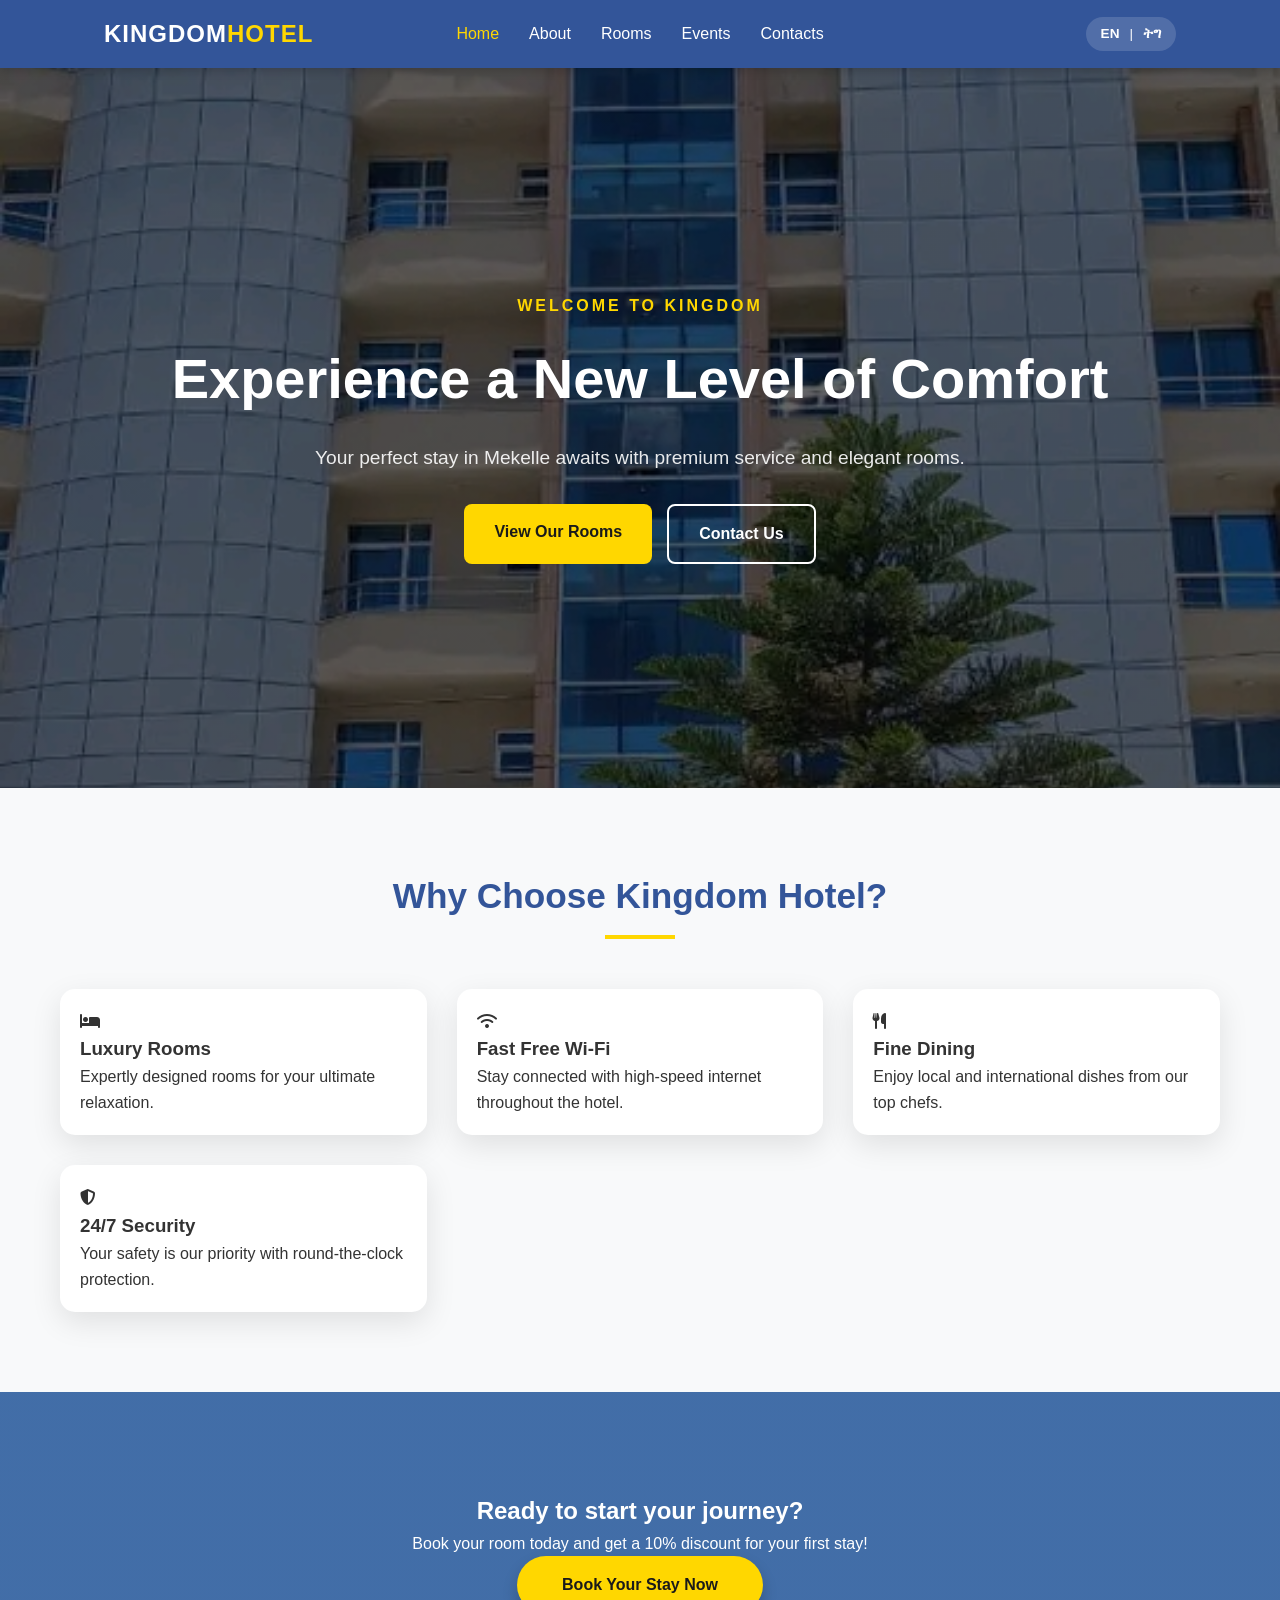
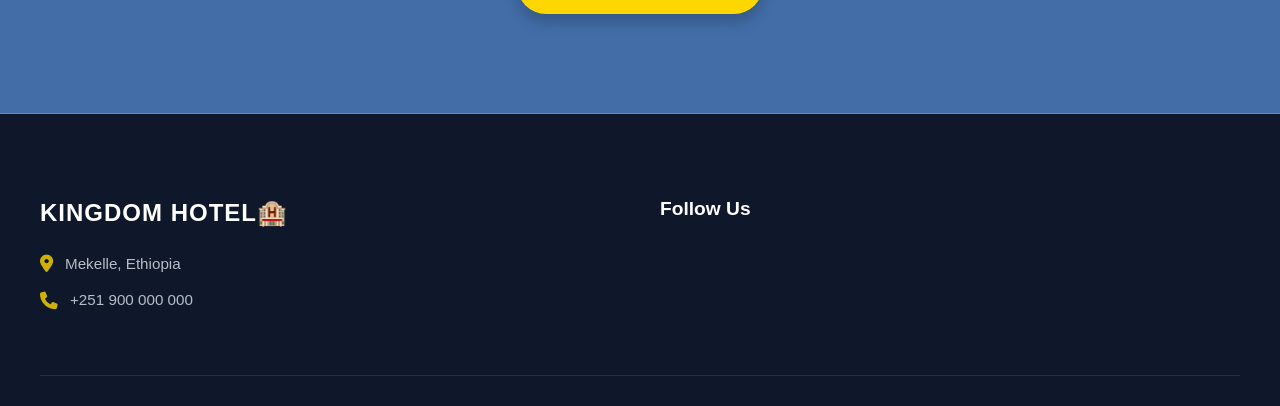
==== index.html @ 32bdd47c "Add files via upload" ====
<!DOCTYPE html>
<html lang="ti">
<head>
  <title>Kingdom Hotel - Welcome Home</title>
  <meta name="viewport" content="width=device-width, initial-scale=1.0">
  <link rel="stylesheet" href="https://cdnjs.cloudflare.com/ajax/libs/font-awesome/6.4.2/css/all.min.css">
  <link rel="stylesheet" href="style1.css">
</head>
<body>
<nav>
  <div class="nav-container">
    <div class="logo">KINGDOM<span>HOTEL</span></div>
   <div class="nav-links" id="navLinks">
     <a href="home.html" class="current"data-key="home">Home</a>
     <a href="about.html"data-key="about">About</a>
     <a href="rooms.html"data-key="rooms">Rooms</a>
     <a href="events.html"data-key="events">Events</a>
     <a href="contact.html"data-key="contact">Contacts</a>
    </div>
   <div class="lang-toggle">
     <a href="javascript:void(0)" onclick="changeLanguage('en')">EN</a> | 
     <a href="javascript:void(0)" onclick="changeLanguage('ti')">ትግ</a>
   </div>
      <div class="menu-icon" id="menuIcon" onclick="toggleMenu()">
        <span></span><span></span><span></span>
      </div>
    </div>
  </div>
</nav>
<section class="home-hero">
  <div class="hero-content">
<div class="hero-content">
    <span class="welcome-tag" data-key="welcome">Welcome to Kingdom</span>
    <h1 data-key="hero_title">Experience a New Level of Comfort</h1>
    <p data-key="hero_desc">Your perfect stay in Mekelle awaits with premium service and elegant rooms.</p>
    <div class="hero-btns">
      <a href="rooms.html" class="main-btn" data-key="view_rooms">View Our Rooms</a>
      <a href="contact.html" class="sub-btn" data-key="contact_us">Contact Us</a>
    </div>
  </div>
  </div>
</section>
<section class="features">
  <div class="container"> 
    <div class="section-title"> 
      <h2 data-key="features_title">Why Choose Kingdom Hotel?</h2>
      <div class="underline"></div>
    </div>
    
    <div class="features-grid">
      <div class="feature-card">
        <i class="fas fa-bed"></i>
        <h3 data-key="feat_1_title">Luxury Rooms</h3>
        <p data-key="feat_1_desc">Expertly designed rooms for your ultimate relaxation.</p>
      </div>

      <div class="feature-card">
        <i class="fas fa-wifi"></i>
        <h3 data-key="feat_2_title">Fast Free Wi-Fi</h3>
        <p data-key="feat_2_desc">Stay connected with high-speed internet throughout the hotel.</p>
      </div>
      <div class="feature-card">
        <i class="fas fa-utensils"></i>
        <h3 data-key="feat_3_title">Fine Dining</h3>
        <p data-key="feat_3_desc">Enjoy local and international dishes from our top chefs.</p>
      </div>

      <div class="feature-card">
        <i class="fas fa-shield-alt"></i>
        <h3 data-key="feat_4_title">24/7 Security</h3>
        <p data-key="feat_4_desc">Your safety is our priority with round-the-clock protection.</p>
      </div>
    </div>
  </div>
</section>
<section class="cta-section">
  <div class="container">
    <h2 data-key="cta_title">Ready to start your journey?</h2>
    <p data-key="cta_desc">Book your room today and get a 10% discount for your first stay!</p>
    <a href="rooms.html" class="cta-btn" data-key="cta_btn">Book Your Stay Now</a>
  </div>
</section>

<footer>
  <div class="footer-container">
    <div class="footer-info">
      <h3>KINGDOM HOTEL🏨</h3>
      <p><i class="fas fa-map-marker-alt"></i> <span data-key="footer_location">መቐለ፣ ኢትዮጵያ</span></p>
      <p><i class="fas fa-phone"></i> +251 900 000 000</p>
    </div>
    <div class="footer-social">
      <h4 data-key="follow_us">Follow Us</h4>
      </div>
  </div>
</footer>
<script>
function toggleMenu() {
  document.getElementById("navLinks").classList.toggle("active");
}
</script> 
<script src="script.js"></script> 
<script src="lang.js"></script>
</body>
</html>
---- style1.css ----
/* ============================================================
   1. GLOBAL VARIABLES & RESET
   ============================================================ */
:root {
  --primary: #359;
  --gold: #FFD700;
  --dark: #1a1a1a;
  --light: #f8f9fa;
  --shadow: 0 10px 30px rgba(0,0,0,0.1);
}

* { box-sizing: border-box; margin: 0; padding: 0; }

body {
  font-family: 'Segoe UI', Tahoma, Geneva, Verdana, sans-serif;
  background-color: var(--light);
  color: #333;
  line-height: 1.6;
  scroll-behavior: smooth;
}

/* ============================================================
   2. NAVBAR & NAVIGATION
   ============================================================ */
nav {
  background-color: var(--primary);
  padding: 15px 0;
  position: sticky;
  top: 0;
  z-index: 1000;
  box-shadow: 0 2px 10px rgba(0,0,0,0.2);
}

.nav-container {
  max-width: 1200px;
  margin: 0 auto;
  display: flex;
  justify-content: space-between;
  align-items: center;
  padding: 0 20px;
}

.logo { color: white; font-size: 24px; font-weight: 800; letter-spacing: 1px; }
.logo span { color: var(--gold); }

.nav-links { display: flex; align-items: center; }
.nav-links a {
  color: white;
  text-decoration: none;
  margin-left: 25px;
  font-weight: 500;
  transition: 0.3s;
}
.nav-links a:hover, .nav-links a.current { color: var(--gold); }

/* Language Switcher */
.lang-switch {
  margin-left: 25px;
  display: flex;
  align-items: center;
  gap: 5px;
  color: white;
}
.lang-switch span { cursor: pointer; opacity: 0.7; transition: 0.3s; font-size: 14px; }
.active-lang { opacity: 1 !important; color: var(--gold); font-weight: bold; border-bottom: 2px solid var(--gold); }

/* Hamburger Menu Icon (Desktop: Hidden) */
.menu-icon {
  display: none;
  flex-direction: column;
  gap: 5px;
  cursor: pointer;
  z-index: 1001;
}
.menu-icon span {
  display: block;
  width: 28px;
  height: 3px;
  background-color: white;
  transition: all 0.3s ease;
  border-radius: 2px;
}

/* ============================================================
   3. HERO SECTIONS
   ============================================================ */
.home-hero, .rooms-hero {
  height: 80vh;
  background-size: cover;
  background-position: center;
  background-attachment: fixed;
  display: flex;
  align-items: center;
  justify-content: center;
  text-align: center;
  color: white;
  padding: 0 20px;
}

.home-hero {
  background: linear-gradient(rgba(0,0,0,0.6), rgba(0,0,0,0.6)), 
              url('king.jpg');
              background-size: cover;      /* ነቲ ቦታ ምሉእ ብምሉእ ንክሽፍኖ */
  background-position: center; /* ኣብ ማእከል ንክኸውን */
  background-repeat: no-repeat; /* ከይድገም ዝዓግት እዚ እዩ */
  display: flex;
  align-items: center;
  justify-content: center;
  text-align: center;
  color: white;
  width: 100%;
}
.rooms-hero {
  height: 50vh;
  /* እቲ ስእሊ ከይተደጋገመ (mirror ንከይከውን) no-repeat ንጥቀመሉ */
  background: linear-gradient(rgba(0,0,0,0.5), rgba(0,0,0,0.5)), 
              url('Rooms.jpg');
  background-size: cover;      /* ነቲ ቦታ ምሉእ ብምሉእ ንክሽፍኖ */
  background-position: center; /* ኣብ ማእከል ንክኸውን */
  background-repeat: no-repeat; /* ከይድገም ዝዓግት እዚ እዩ */
  display: flex;
  align-items: center;
  justify-content: center;
  text-align: center;
  color: white;
  width: 100%;
}
.welcome-tag { color: var(--gold); text-transform: uppercase; font-weight: bold; letter-spacing: 3px; margin-bottom: 15px; display: block; }
.hero-content h1 { font-size: clamp(2rem, 5vw, 3.5rem); margin-bottom: 20px; }
.hero-content p { font-size: 1.2rem; margin-bottom: 30px; opacity: 0.9; max-width: 700px; margin-inline: auto; }

.hero-btns { display: flex; gap: 15px; justify-content: center; }
.main-btn, .sub-btn { padding: 15px 30px; border-radius: 8px; text-decoration: none; font-weight: bold; transition: 0.3s; }
.main-btn { background: var(--gold); color: var(--dark); }
.sub-btn { border: 2px solid white; color: white; }
.main-btn:hover { background: #e6c300; transform: translateY(-3px); }
.sub-btn:hover { background: white; color: var(--primary); }
/* ============================================================
   ABOUT SECTION ADJUSTMENTS
   ============================================================ */
.about-flex {
  display: flex;
  align-items: center;
  gap: 50px;
  flex-wrap: wrap; /* ኣብ ንእሽቶ ስክሪን ሓደ ኣብ ትሕቲ ሓደ ንክኸውን */
}

.about-image {
  flex: 1;
  min-width: 300px;
}

.about-image img {
  width: 100%;
  border-radius: 20px;
  box-shadow: var(--shadow);
  object-fit: cover;
  display: block;
}

.about-text {
  flex: 1.2;
  min-width: 300px;
}

.about-text p {
  margin-bottom: 20px;
  font-size: 1.1rem;
  color: #555;
}

/* Stats Styling */
.about-stats {
  display: flex;
  gap: 30px;
  margin-top: 35px;
  padding-top: 25px;
  border-top: 1px solid #eee;
}

.stat-item {
  text-align: center;
}

.stat-item h3 {
  color: var(--primary);
  font-size: 2.2rem;
  margin-bottom: 5px;
}

.stat-item p {
  font-size: 0.9rem;
  font-weight: bold;
  color: #777;
  margin-bottom: 0;
}

/* Media Query for Mobile */
@media (max-width: 768px) {
  .about-flex {
    gap: 30px;
    text-align: center;
  }
  
  .about-stats {
    justify-content: center;
    gap: 20px;
  }
  
  .stat-item h3 {
    font-size: 1.8rem;
  }
}

/* ============================================================
   4. SECTIONS, CONTAINERS & GRIDS
   ============================================================ */
.container { max-width: 1200px; margin: 80px auto; padding: 0 20px; }
.section-title { text-align: center; margin-bottom: 50px; }
.section-title h2 { font-size: 2.2rem; color: var(--primary); }
.underline { width: 70px; height: 4px; background: var(--gold); margin: 10px auto; }

/* Features & Rooms Grid */
.features-grid, .rooms-grid, .events-grid { 
  display: grid; 
  grid-template-columns: repeat(auto-fit, minmax(300px, 1fr)); 
  gap: 30px; 
}

.feature-card, .card, .event-card { 
  padding: 20px; 
  background: white; 
  border-radius: 15px; 
  box-shadow: var(--shadow); 
  transition: 0.3s; 
}
.card, .event-card { padding: 0; overflow: hidden; }
.card:hover, .feature-card:hover { transform: translateY(-10px); }

.card-img, .event-image { position: relative; height: 250px; }
.card-img img, .event-image img { width: 100%; height: 100%; object-fit: cover; }

.price-tag {
  position: absolute; top: 15px; right: 15px; background: var(--primary);
  color: white; padding: 8px 15px; border-radius: 20px; font-weight: bold;
}

.card-info, .event-info { padding: 25px; text-align: center; }
.book-btn {
  background: var(--gold); border: none; width: 100%; padding: 12px;
  border-radius: 8px; font-weight: bold; cursor: pointer; margin-top: 15px;
}

/* ============================================================
   5. CTA SECTION (Call to Action)
   ============================================================ */
.cta-section {
  padding: 100px 20px;
  background: linear-gradient(rgba(34, 85, 153, 0.85), rgba(34, 85, 153, 0.85)), 
              url('https://images.unsplash.com/photo-1551882547-ff40c63fe5fa?auto=format&fit=crop&w=1350&q=80');
  background-size: cover;
  background-position: center;
  text-align: center;
  color: white;
}

.cta-section .container {
  max-width: 800px;
  margin: 0 auto !important;
}

.cta-btn {
  display: inline-block;
  padding: 16px 45px;
  background-color: var(--gold);
  color: var(--dark) !important;
  text-decoration: none;
  font-weight: bold;
  border-radius: 50px;
  transition: 0.3s ease;
  box-shadow: 0 8px 15px rgba(0,0,0,0.2);
}
.cta-btn:hover { background-color: white; transform: translateY(-5px); }
   /* ============================================================
   7. MODAL & BOOKING FORM (ዝተመዓራረየ)
   ============================================================ */
.modal-overlay {
  display: none; 
  position: fixed; 
  top: 0; left: 0; 
  width: 100%; height: 100%;
  background: rgba(0,0,0,0.7); 
  z-index: 2000; 
  justify-content: center; 
  align-items: center;
  padding: 20px;
}

.modal-content {
  background: white; 
  width: 100%; 
  max-width: 450px; 
  border-radius: 20px; 
  padding: 30px;
  position: relative; 
  box-shadow: 0 15px 50px rgba(0,0,0,0.3);
  animation: slideIn 0.3s ease-out;
}

.modal-header {
  display: flex;
  justify-content: space-between;
  align-items: center;
  margin-bottom: 25px;
  border-bottom: 1px solid #eee;
  padding-bottom: 15px;
}

.modal-header h2 {
  font-size: 1.5rem;
  color: var(--dark);
}

.close-icon {
  cursor: pointer;
  font-size: 20px;
  color: #666;
  transition: 0.3s;
}

.close-icon:hover { color: red; }

/* Form Inputs */
.input-group {
  position: relative;
  margin-bottom: 18px;
}

.input-group i {
  position: absolute;
  left: 15px;
  top: 50%;
  transform: translateY(-50%);
  color: var(--primary);
  font-size: 18px;
}

.input-group input, 
.input-group select {
  width: 100%;
  padding: 12px 15px 12px 45px; /* ንኣይኮን ቦታ ይሓድግ */
  border: 1.5px solid #ddd;
  border-radius: 10px;
  font-size: 16px;
  outline: none;
  transition: 0.3s;
}

.input-group input:focus {
  border-color: var(--primary);
  box-shadow: 0 0 5px rgba(51, 85, 153, 0.2);
}

/* Payment Info Box */
.payment-info {
  background: #f8faff;
  padding: 20px;
  border-radius: 12px;
  margin: 20px 0;
  border-left: 5px solid var(--primary);
}

.payment-info h4 {
  margin-bottom: 10px;
  color: var(--dark);
}

.bank-details p {
  margin: 5px 0;
  font-size: 14px;
  display: flex;
  align-items: center;
  gap: 10px;
}

/* Buttons */
.modal-buttons {
  display: flex;
  gap: 10px;
  margin-top: 20px;
}

.confirm-btn {
  flex: 2;
  background: var(--primary);
  color: white;
  border: none;
  padding: 14px;
  border-radius: 8px;
  font-weight: bold;
  cursor: pointer;
  transition: 0.3s;
}

.cancel-btn {
  flex: 1;
  background: #f0f0f0;
  border: none;
  padding: 14px;
  border-radius: 8px;
  cursor: pointer;
  transition: 0.3s;
}

.confirm-btn:hover { background: #2a4477; }
.cancel-btn:hover { background: #e0e0e0; }

@keyframes slideIn {
  from { opacity: 0; transform: translateY(-20px); }
  to { opacity: 1; transform: translateY(0); }
}

/* ============================================================
   CONTACT PAGE STYLING
   ============================================================ */
.contact-wrapper {
  display: flex;
  flex-direction: column;
  gap: 50px;
}

/* Info Cards */
.contact-info-cards {
  display: grid;
  grid-template-columns: repeat(auto-fit, minmax(250px, 1fr));
  gap: 25px;
}

.info-card {
  background: white;
  padding: 30px;
  text-align: center;
  border-radius: 15px;
  box-shadow: var(--shadow);
  transition: 0.3s;
}

.info-card:hover { transform: translateY(-5px); }

.info-card i {
  font-size: 35px;
  color: var(--primary);
  margin-bottom: 15px;
}

/* Contact Flex (Form & Map) */
.contact-flex {
  display: flex;
  gap: 40px;
  flex-wrap: wrap;
}

.contact-form, .contact-map {
  flex: 1;
  min-width: 320px;
}

.contact-form {
  background: white;
  padding: 40px;
  border-radius: 20px;
  box-shadow: var(--shadow);
}

.contact-form h2 {
  margin-bottom: 25px;
  color: var(--primary);
}

/* Form Inputs Adjustment */
.contact-form input, 
.contact-form textarea {
  width: 100%;
  padding: 15px;
  margin-bottom: 15px;
  border: 1.5px solid #eee;
  border-radius: 10px;
  font-family: inherit;
  font-size: 16px;
  outline: none;
}

.contact-form input:focus, 
.contact-form textarea:focus {
  border-color: var(--primary);
}

/* Map Styling */
.contact-map iframe {
  box-shadow: var(--shadow);
}

/* Media Query for Mobile */
@media (max-width: 768px) {
  .contact-form { padding: 25px; }
  .contact-flex { gap: 20px; }
}

/* ============================================================
   7. FOOTER
   ============================================================ */
footer {
  background-color: #0f172a; /* ዝጸለመ ሰማያዊ ንዝያዳ ጽባቐ */
  color: #e2e8f0;
  padding: 80px 20px 30px;
  font-family: 'Inter', sans-serif;
}

.footer-container {
  max-width: 1200px;
  margin: 0 auto;
  display: grid;
  grid-template-columns: repeat(auto-fit, minmax(250px, 1fr));
  gap: 40px;
  border-bottom: 1px solid rgba(255, 255, 255, 0.1);
  padding-bottom: 50px;
}

.footer-info h3 {
  color: #fff;
  font-size: 1.5rem;
  margin-bottom: 20px;
  letter-spacing: 1px;
}

.footer-info p {
  margin: 12px 0;
  display: flex;
  align-items: center;
  gap: 12px;
  font-size: 0.95rem;
  opacity: 0.8;
}

.footer-info i {
  color: var(--gold); /* ነቲ ወርቃዊ ሕብሪ ንምድማቕ */
  font-size: 1.1rem;
}

.footer-social h4 {
  color: #fff;
  margin-bottom: 20px;
  font-size: 1.2rem;
}

.social-icons {
  display: flex;
  gap: 15px;
}

.social-icons a {
  width: 45px;
  height: 45px;
  background: rgba(255, 255, 255, 0.05);
  display: flex;
  align-items: center;
  justify-content: center;
  border-radius: 50%;
  color: #fff;
  font-size: 1.2rem;
  transition: all 0.3s ease;
  text-decoration: none;
}

/* Hover Effects ንነፍሲ ወከፍ ሶሻል ሜድያ */
.social-icons a:hover {
  transform: translateY(-5px);
  background: var(--gold);
  color: #000;
}

.footer-bottom {
  text-align: center;
  padding-top: 30px;
  font-size: 0.85rem;
  opacity: 0.5;
  letter-spacing: 0.5px;
}
/* ============================================================
   8. RESPONSIVENESS & NAVIGATION CONTROL
   ============================================================ */

/* --- Desktop Styles (769px and up) --- */
@media (min-width: 769px) {
  .nav-container {
    display: flex;
    justify-content: space-between;
    align-items: center;
    position: relative;
    padding: 0 5%;
  }

  /* ሊንክታት ልክዕ ኣብ ማእከል ንክኾኑ */
  .nav-links {
    display: flex !important;
    position: absolute;
    left: 50%;
    transform: translateX(-50%);
    gap: 30px;
  }

  .nav-links a {
    margin-left: 0; /* ነቲ ናይ ቀደም 25px margin የወግዶ */
  }

  .nav-right {
    display: flex;
    align-items: center;
  }

  .lang-toggle {
    display: flex;
    gap: 10px;
    background: rgba(255, 255, 255, 0.15);
    padding: 6px 15px;
    border-radius: 25px;
    font-size: 0.85rem;
    color: white;
  }

  .lang-toggle a {
    color: white;
    text-decoration: none;
    font-weight: 600;
  }

  .menu-icon {
    display: none; /* ኣብ Desktop ይጠፍእ */
  }
}

/* --- Mobile Styles (768px and below) --- */
@media (max-width: 768px) {
  .nav-container {
    display: flex;
    justify-content: space-between;
    padding: 0 20px;
  }

  .nav-right {
    display: flex;
    align-items: center;
    gap: 15px;
  }

  .lang-toggle {
    font-size: 0.8rem;
    padding: 4px 10px;
    background: white;
    color: var(--primary);
    border-radius: 15px;
    white-space: nowrap;
  }

  .lang-toggle a {
    color: var(--primary);
    text-decoration: none;
    font-weight: bold;
  }

  .menu-icon {
    display: flex;
    flex-direction: column;
    gap: 5px;
  }

  .nav-links {
    display: none;
    position: absolute;
    top: 100%;
    left: 0;
    width: 100%;
    background: var(--primary);
    flex-direction: column;
    padding: 40px 0;
    text-align: center;
    box-shadow: 0 15px 30px rgba(0,0,0,0.4);
    z-index: 1000;
  }

  .nav-links.active {
    display: flex;
    animation: slideIn 0.3s ease-out;
  }

  .nav-links a {
    margin: 15px 0;
    font-size: 1.3rem;
    display: block;
  }

  /* Footer Adjustment for Mobile */
  footer {
    padding: 50px 20px 20px;
    text-align: center;
  }
  
  .footer-info p, .social-icons {
    justify-content: center;
  }
}

/* ============================================================
   9. ANIMATIONS
   ============================================================ */
@keyframes slideIn {
  from { opacity: 0; transform: translateY(-30px); }
  to { opacity: 1; transform: translateY(0); }
}
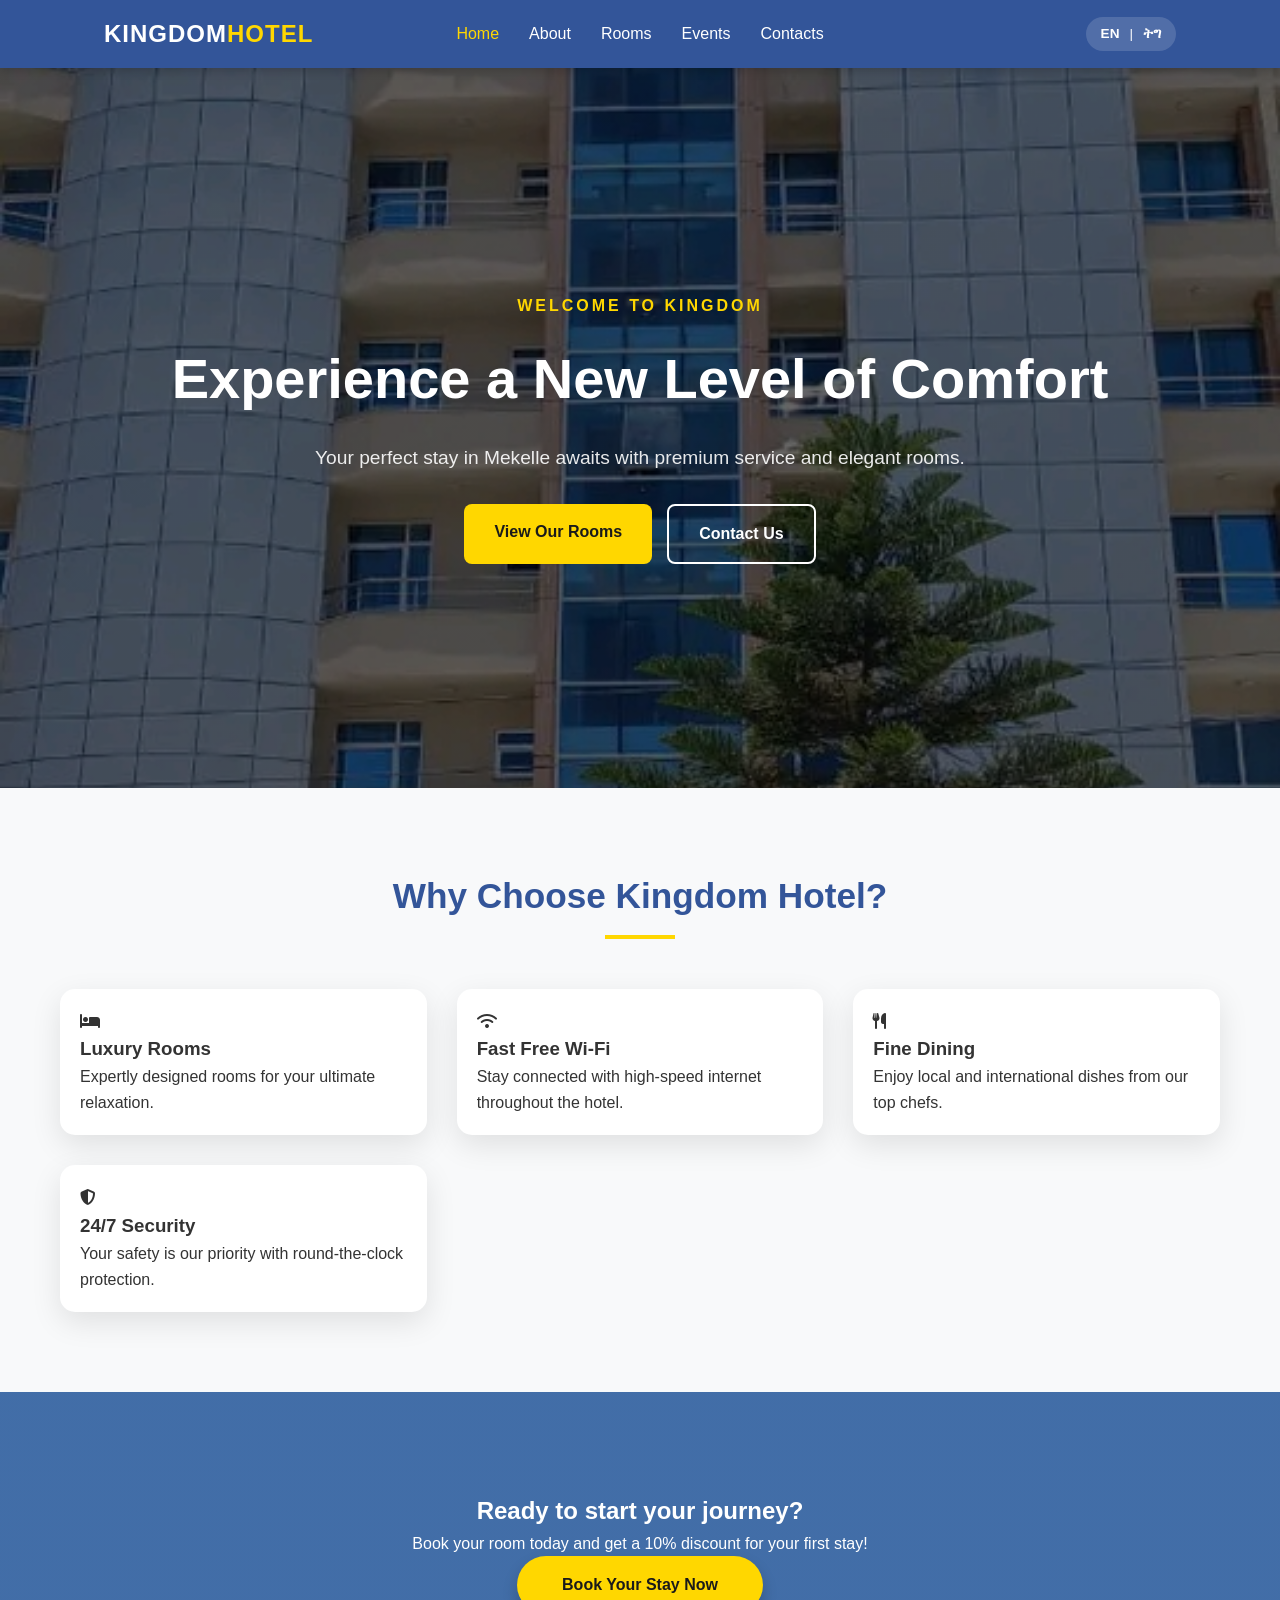
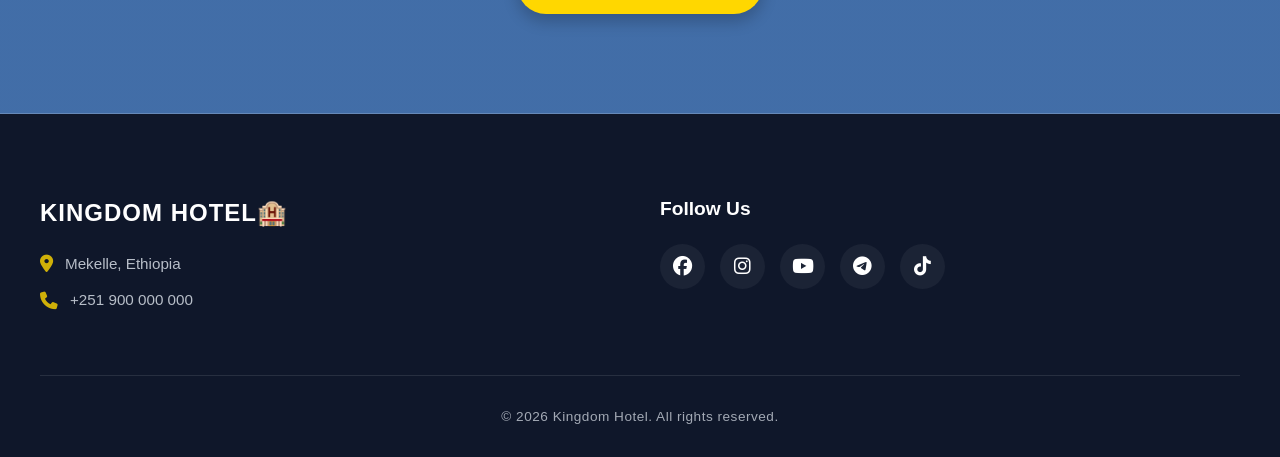
==== commit 598951b8: "Add files via upload" ====
--- a/index.html
+++ b/index.html
@@ -11,7 +11,7 @@
   <div class="nav-container">
     <div class="logo">KINGDOM<span>HOTEL</span></div>
    <div class="nav-links" id="navLinks">
-     <a href="home.html" class="current"data-key="home">Home</a>
+     <a href="index.html" class="current"data-key="home">Home</a>
      <a href="about.html"data-key="about">About</a>
      <a href="rooms.html"data-key="rooms">Rooms</a>
      <a href="events.html"data-key="events">Events</a>
@@ -90,9 +90,20 @@
     </div>
     <div class="footer-social">
       <h4 data-key="follow_us">Follow Us</h4>
+      <div class="social-icons">
+        <a href="#"><i class="fab fa-facebook"></i></a>
+        <a href="#"><i class="fab fa-instagram"></i></a>
+        <a href="#"><i class="fab fa-youtube"></i></a>
+        <a href="#"><i class="fab fa-telegram"></i></a>
+        <a href="#"><i class="fab fa-tiktok"></i></a>
       </div>
+    </div>
+  </div>
+  <div class="footer-bottom">
+    &copy; 2026 Kingdom Hotel. All rights reserved.
   </div>
 </footer>
+
 <script>
 function toggleMenu() {
   document.getElementById("navLinks").classList.toggle("active");
--- a/style1.css
+++ b/style1.css
@@ -583,7 +583,7 @@
   text-align: center;
   padding-top: 30px;
   font-size: 0.85rem;
-  opacity: 0.5;
+  opacity: 0.7;
   letter-spacing: 0.5px;
 }
 /* ============================================================
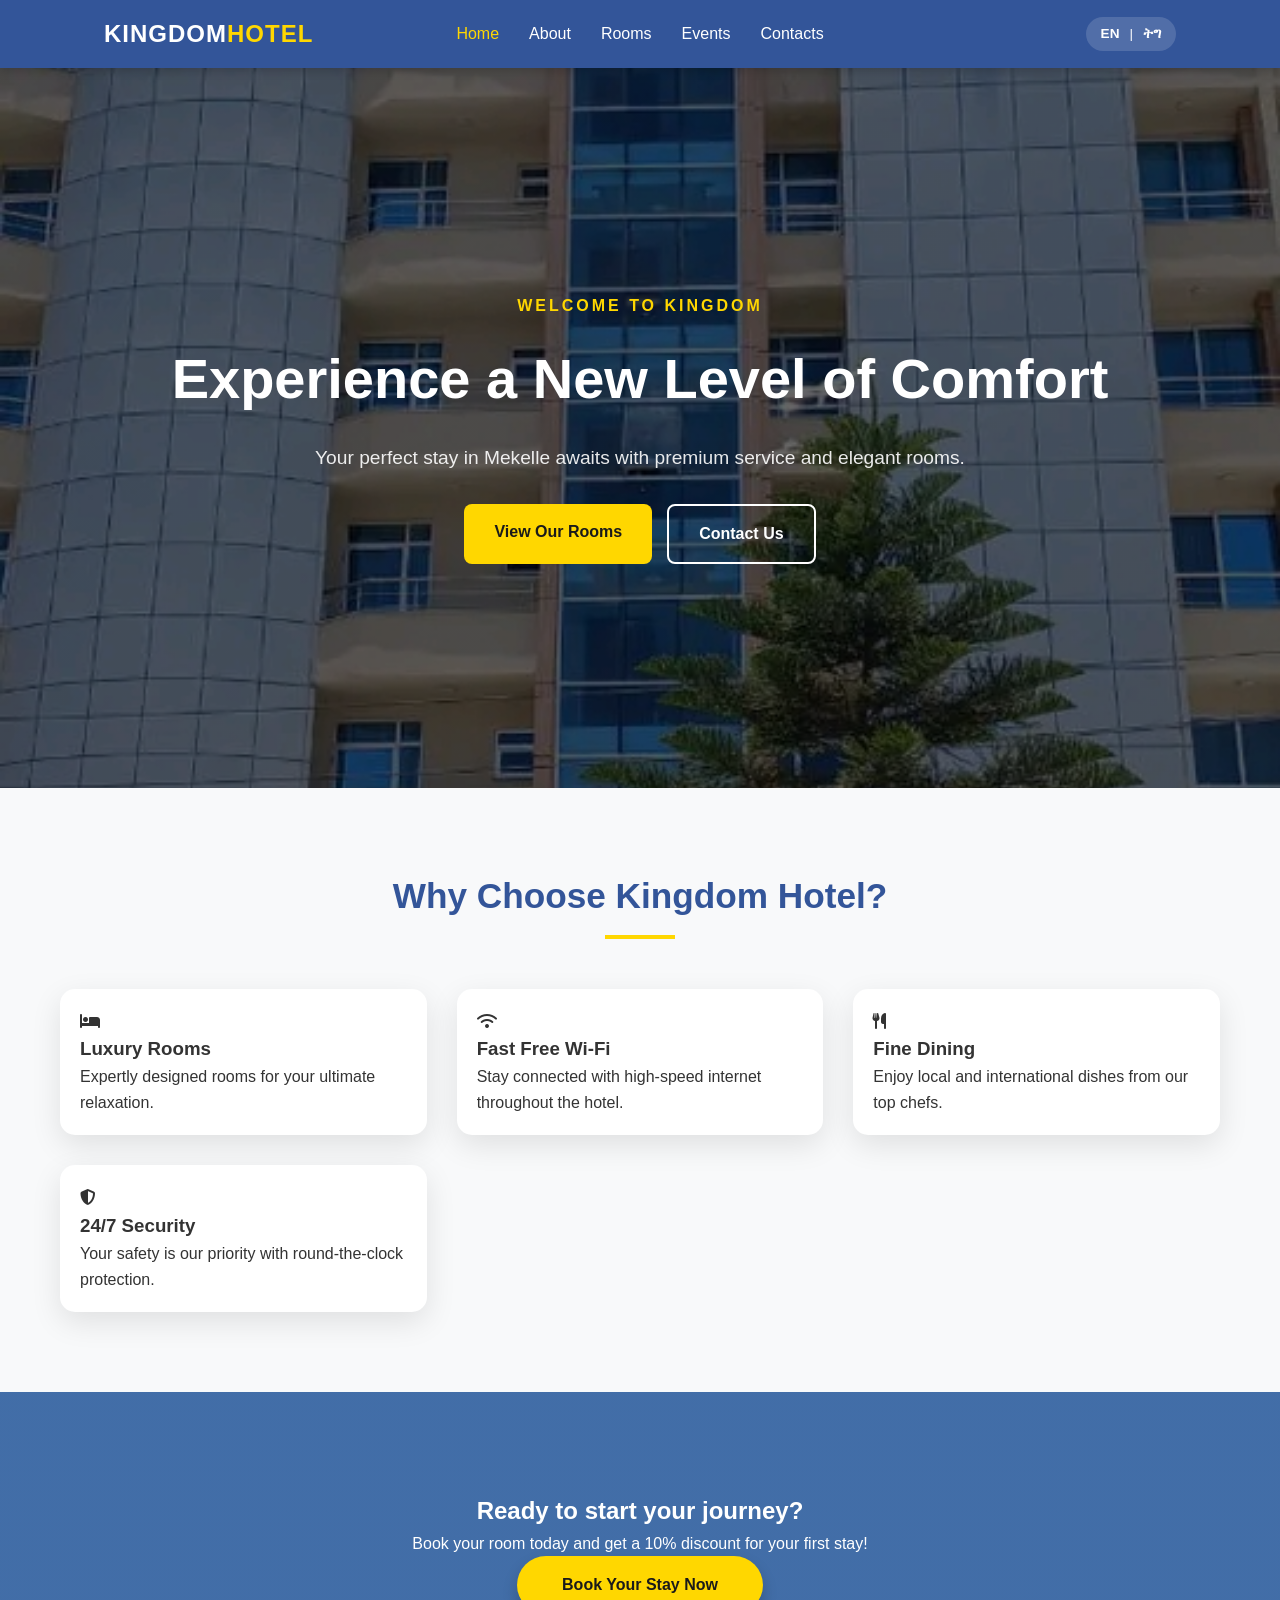
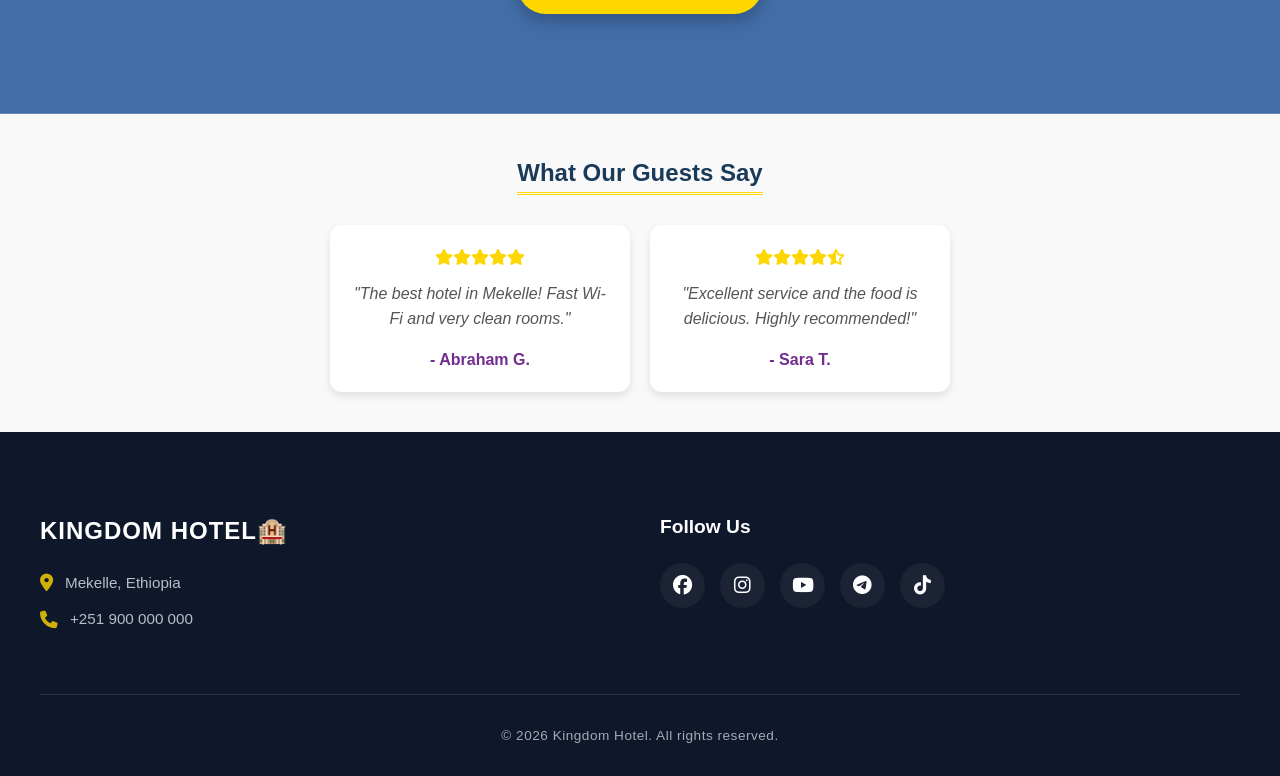
==== commit c6ba2b94: "Add files via upload" ====
--- a/index.html
+++ b/index.html
@@ -80,6 +80,27 @@
     <a href="rooms.html" class="cta-btn" data-key="cta_btn">Book Your Stay Now</a>
   </div>
 </section>
+<section class="reviews-section" style="padding: 40px 20px; background-color: #f9f9f9; text-align: center;">
+    <h2 data-key="reviews_title" style="color: #1a3a5a; margin-bottom: 30px; border-bottom: 3px double gold; display: inline-block;">What Our Guests Say</h2>
+    
+    <div class="reviews-container" style="display: flex; flex-wrap: wrap; justify-content: center; gap: 20px;">
+        <div class="review-card" style="background: white; padding: 20px; border-radius: 12px; box-shadow: 0 4px 8px rgba(0,0,0,0.1); max-width: 300px;">
+            <div class="stars" style="color: gold; margin-bottom: 10px;">
+                <i class="fas fa-star"></i><i class="fas fa-star"></i><i class="fas fa-star"></i><i class="fas fa-star"></i><i class="fas fa-star"></i>
+            </div>
+            <p style="font-style: italic; color: #555;" data-key="rev_1_text">"The best hotel in Mekelle! Fast Wi-Fi and very clean rooms."</p>
+            <h4 style="margin-top: 15px; color: #702d8e;">- Abraham G.</h4>
+        </div>
+
+        <div class="review-card" style="background: white; padding: 20px; border-radius: 12px; box-shadow: 0 4px 8px rgba(0,0,0,0.1); max-width: 300px;">
+            <div class="stars" style="color: gold; margin-bottom: 10px;">
+                <i class="fas fa-star"></i><i class="fas fa-star"></i><i class="fas fa-star"></i><i class="fas fa-star"></i><i class="fas fa-star-half-alt"></i>
+            </div>
+            <p style="font-style: italic; color: #555;" data-key="rev_2_text">"Excellent service and the food is delicious. Highly recommended!"</p>
+            <h4 style="margin-top: 15px; color: #702d8e;">- Sara T.</h4>
+        </div>
+    </div>
+</section>
 
 <footer>
   <div class="footer-container">
--- a/style1.css
+++ b/style1.css
@@ -281,29 +281,35 @@
   box-shadow: 0 8px 15px rgba(0,0,0,0.2);
 }
 .cta-btn:hover { background-color: white; transform: translateY(-5px); }
-   /* ============================================================
-   7. MODAL & BOOKING FORM (ዝተመዓራረየ)
-   ============================================================ */
+ /* ============================================================
+   7. MODAL & BOOKING FORM (Refined)
+   ============================================================ */
+
+/* 1. Overlay - ዳሕረባይታ */
 .modal-overlay {
   display: none; 
   position: fixed; 
   top: 0; left: 0; 
   width: 100%; height: 100%;
-  background: rgba(0,0,0,0.7); 
+  background: rgba(0, 0, 0, 0.75); 
   z-index: 2000; 
   justify-content: center; 
   align-items: center;
-  padding: 20px;
-}
-
+  padding: 15px;
+  backdrop-filter: blur(3px); /* ንዳሕረባይታ ቁሩብ ብለር ይገብሮ */
+}
+
+/* 2. Main Box - ቀንዲ ሳንዱቕ */
 .modal-content {
-  background: white; 
+  background: #ffffff; 
   width: 100%; 
-  max-width: 450px; 
-  border-radius: 20px; 
-  padding: 30px;
+  max-width: 480px; 
+  border-radius: 15px; 
+  padding: 25px;
   position: relative; 
-  box-shadow: 0 15px 50px rgba(0,0,0,0.3);
+  box-shadow: 0 20px 40px rgba(0,0,0,0.4);
+  max-height: 95vh;
+  overflow-y: auto;
   animation: slideIn 0.3s ease-out;
 }
 
@@ -311,88 +317,135 @@
   display: flex;
   justify-content: space-between;
   align-items: center;
-  margin-bottom: 25px;
-  border-bottom: 1px solid #eee;
-  padding-bottom: 15px;
+  margin-bottom: 20px;
+  border-bottom: 2px solid gold;
+  padding-bottom: 12px;
 }
 
 .modal-header h2 {
-  font-size: 1.5rem;
-  color: var(--dark);
-}
-
-.close-icon {
-  cursor: pointer;
-  font-size: 20px;
-  color: #666;
-  transition: 0.3s;
-}
-
-.close-icon:hover { color: red; }
-
-/* Form Inputs */
+  font-size: 1.4rem;
+  color: #359;
+  margin: 0;
+}
+
+/* 3. Input Groups - ናይ ጽሑፍ መእተዊ */
 .input-group {
+  margin-bottom: 15px;
   position: relative;
-  margin-bottom: 18px;
+}
+
+.input-group label {
+  display: block;
+  font-size: 0.85rem;
+  color: #359;
+  margin-bottom: 6px;
+  font-weight: 600;
 }
 
 .input-group i {
   position: absolute;
-  left: 15px;
-  top: 50%;
-  transform: translateY(-50%);
-  color: var(--primary);
-  font-size: 18px;
-}
-
-.input-group input, 
-.input-group select {
+  left: 12px;
+  top: 38px; 
+  color: #359; /*bule*/
+  font-size: 0.9rem;
+}
+
+.input-group input {
   width: 100%;
-  padding: 12px 15px 12px 45px; /* ንኣይኮን ቦታ ይሓድግ */
-  border: 1.5px solid #ddd;
-  border-radius: 10px;
-  font-size: 16px;
+  padding: 12px 12px 12px 38px;
+  border: 1px solid #1268;
+  border-radius: 8px;
+  font-size: 14px;
+  transition: border 0.3s;
+}
+
+.input-group input:focus {
+  border-color: #d4af37;
   outline: none;
+}
+
+/* Date Row */
+.date-row {
+  display: flex;
+  gap: 12px;
+}
+
+/* 4. Availability Check Section - ትርፊ ክፍሊ መረጋገጺ */
+.check-btn {
+  background-color: #359;
+  color: #fff;
+  border:1px solid #d4af37;
+  padding: 12px;
+  border-radius: 8px;
+  cursor: pointer;
+  font-weight: 700;
+  width: 100%;
+  margin: 10px 0;
   transition: 0.3s;
-}
-
-.input-group input:focus {
-  border-color: var(--primary);
-  box-shadow: 0 0 5px rgba(51, 85, 153, 0.2);
-}
-
-/* Payment Info Box */
+  display: flex;
+  justify-content: center;
+  align-items: center;
+  gap: 10px;
+}
+
+.check-btn:hover {
+  background-color:gold;
+  color:black;
+}
+
+#availabilityStatus {
+  font-size: 0.85rem;
+  font-weight: 600;
+  margin-bottom: 10px;
+  text-align: center;
+  padding: 8px;
+  border-radius: 6px;
+  min-height: 20px;
+    color: #ff4d4d; /* ንጹር ዝኾነ ቀይሕ ሕብሪ */
+    font-weight: bold;
+    margin-top: 10px;
+
+}
+
+/* 5. Payment Section - ክፍሊት መረዳእታ */
+/* ናይ CBE Purple Theme ንምግባር */
 .payment-info {
-  background: #f8faff;
-  padding: 20px;
-  border-radius: 12px;
-  margin: 20px 0;
-  border-left: 5px solid var(--primary);
+    background-color: #fcfaff;   /* ፈካሲ ፑርፕል ድሕረ-ባይታ */
+    border-left: 5px solid #702d8e; /* እታ ወሰን ናይ CBE ሕብሪ */
+    padding: 15px;
+    border-radius: 8px;
+    margin-top: 15px;
 }
 
 .payment-info h4 {
-  margin-bottom: 10px;
-  color: var(--dark);
-}
-
-.bank-details p {
-  margin: 5px 0;
-  font-size: 14px;
-  display: flex;
-  align-items: center;
-  gap: 10px;
-}
-
-/* Buttons */
+    color: #359; /* እቲ ኣርእስቲ ብፑርፕል */
+    display: flex;
+    align-items: center;
+    gap: 8px;
+   margin-bottom: 15px;
+    display: inline-block; /* እቲ መስመር ልክዕ ከም መጠን እቲ ጽሑፍ ንክኸውን */
+    border-bottom: 3px double #359; /* 'double' ባዕሉ ክልተ መስመር ይገብሮ */
+    padding-bottom: 5px; /* ኣብ መንጎ ጽሑፍን መስመርን ዘሎ ጋግ */
+    margin-bottom: 15px;
+}
+
+}
+
+.payment-info p {
+    font-weight: bold;
+    color: #333;
+}
+
+/* 6. Action Buttons - ናይ መወዳእታ ቁልፍታት */
 .modal-buttons {
   display: flex;
-  gap: 10px;
+  gap: 12px;
   margin-top: 20px;
 }
 
 .confirm-btn {
   flex: 2;
-  background: var(--primary);
+  background: #359; /* ብርቱዕ ሰማያዊ */
   color: white;
   border: none;
   padding: 14px;
@@ -400,24 +453,56 @@
   font-weight: bold;
   cursor: pointer;
   transition: 0.3s;
+  display: flex;
+  justify-content: center;
+  align-items: center;
+}
+
+.confirm-btn:hover:not(:disabled) {
+  background: #2a4477;
+}
+
+.confirm-btn:disabled {
+  background-color: #ccc;
+  cursor: not-allowed;
+  opacity: 0.7;
 }
 
 .cancel-btn {
   flex: 1;
   background: #f0f0f0;
+  color: #555;
   border: none;
   padding: 14px;
   border-radius: 8px;
+  font-weight: bold;
   cursor: pointer;
   transition: 0.3s;
 }
 
-.confirm-btn:hover { background: #2a4477; }
-.cancel-btn:hover { background: #e0e0e0; }
-
-@keyframes slideIn {
-  from { opacity: 0; transform: translateY(-20px); }
-  to { opacity: 1; transform: translateY(0); }
+.cancel-btn:hover {
+  background: #e0e0e0;
+}
+
+/* 7. Loading Spinner */
+.loader {
+  border: 3px solid #f3f3f3;
+  border-top: 3px solid #d4af37;
+  border-radius: 50%;
+  width: 18px;
+  height: 18px;
+  animation: spin 1s linear infinite;
+  display: inline-block;
+  margin-left: 10px;
+}
+
+@keyframes spin { 0% { transform: rotate(0deg); } 100% { transform: rotate(360deg); } }
+@keyframes slideIn { from { transform: translateY(-30px); opacity: 0; } to { transform: translateY(0); opacity: 1; } }
+
+/* Mobile Responsiveness */
+@media (max-width: 480px) {
+  .date-row { flex-direction: column; gap: 0; }
+  .modal-content { padding: 20px; }
 }
 
 /* ============================================================
@@ -709,6 +794,134 @@
     justify-content: center;
   }
 }
+/* Loading Spinner Style */
+.loader {
+  width: 18px;
+  height: 18px;
+  border: 3px solid #FFF;
+  border-bottom-color: transparent;
+  border-radius: 50%;
+  display: inline-block;
+  box-sizing: border-box;
+  animation: rotation 1s linear infinite;
+  margin-left: 10px;
+  vertical-align: middle;
+}
+
+@keyframes rotation {
+  0% { transform: rotate(0deg); }
+  100% { transform: rotate(360deg); }
+}
+
+/* በትል ክጥወቕ ከሎ ዝህልዎ ምርኢት */
+.confirm-btn:disabled {
+  background-color: #b59a30 !important;
+  cursor: not-allowed;
+  opacity: 0.8;
+}
+.success-icon {
+  animation: popIn 0.5s cubic-bezier(0.26, 0.53, 0.74, 1.48);
+}
+
+@keyframes popIn {
+  0% { transform: scale(0); opacity: 0; }
+  100% { transform: scale(1); opacity: 1; }
+}
+/* ==============================================
+   MOBILE NAVIGATION 
+   ============================================== */
+
+/* 1. Hamburger Icon - እታ መኽፈቲት ምልክት */
+.menu-icon {
+  display: none; /* ኣብ Desktop ተሓቢኣ ትጸንሕ */
+  flex-direction: column;
+  gap: 6px;
+  cursor: pointer;
+  z-index: 1100; /* ካብ ኩሉ ንላዕሊ ንክኾን */
+  padding: 5px;
+}
+
+.menu-icon span {
+  width: 30px;
+  height: 3px;
+  background-color: #ffffff;
+  border-radius: 2px;
+  transition: 0.4s ease; /* ንኣኒሜሽን */
+}
+
+/* 2. Full-Screen Overlay - እቲ ዝዝርጋሕ ሜኑ */
+@media (max-width: 768px) {
+  .menu-icon {
+    display: flex; /* ኣብ ሞባይል ጥራይ ትርአ */
+  }
+
+  .nav-links {
+    position:fixed;
+    top: -100%; /* መጀመርታ ተሓቢኡ ይጸንሕ (ካብ ላዕሊ) */
+    left: 0;
+    background-color:var(--primary); /* ብርቱዕ ሰማያዊ (ከምቲ ኣብ 9099.png ዘሎ) */
+    display: flex;
+    flex-direction: column;
+    align-items: center;
+    justify-content: center;
+    transition: 0.5s cubic-bezier(0.7, 0, 0.3, 1); /* ሊሙጽ ምንቅስቓስ */
+    z-index: 1000;
+  }
+
+  /* JavaScript 'active' class ምስ ወሰኸትሉ ዝኸፍት */
+  .nav-links.active {
+    top: 0;
+  }
+
+  .nav-links a {
+    font-size: 1.8rem;
+    color: #ffffff;
+    margin: 15px 0;
+    text-decoration: none;
+    font-weight: 400;
+    transition: 0.3s;
+  }
+
+  .nav-links a:hover {
+    color: #FFD700; /* ወርቃዊ ሕብሪ */
+  }
+
+  /* 3. Hamburger to 'X' Animation - ምልክት ናብ 'X' ክትቅየር */
+  .menu-icon.active span:nth-child(1) {
+    transform: translateY(9px) rotate(45deg);
+  }
+  .menu-icon.active span:nth-child(2) {
+    opacity: 0; /* እታ ማእከል ትጠፍእ */
+  }
+  .menu-icon.active span:nth-child(3) {
+    transform: translateY(-9px) rotate(-45deg);
+  }
+}
+.guide-link-btn {
+    display: inline-block !important; /* ብግዲ ንክረአ */
+    margin-right: 10px;              /* ካብቲ ጽሑፍ ንክፍለ */
+    font-size: 1.1rem;               /* ዓቐኑ ንምስትኻኸል */
+  padding: 12px 25px;
+  background-color:var(--gold); /* ፈኩስ ሕብሪ */
+  color:var(--dark) ;           /* ወርቃዊ ሕብሪ */
+/*border: 2px solid var(--primary);*/
+  border-radius: 50px;
+  text-decoration: none;
+  font-weight: bold;
+  transition: all 0.3s ease;
+  font-size: 0.9em;
+}
+
+.guide-link-btn:hover {
+  background-color: #359;
+  color: white;
+  transform: translateY(-3px);
+  box-shadow: 0 5px 15px rgba(212, 175, 55, 0.3);
+}
+
+.guide-link-btn i {
+  margin-right: 8px;
+}
 
 /* ============================================================
    9. ANIMATIONS
